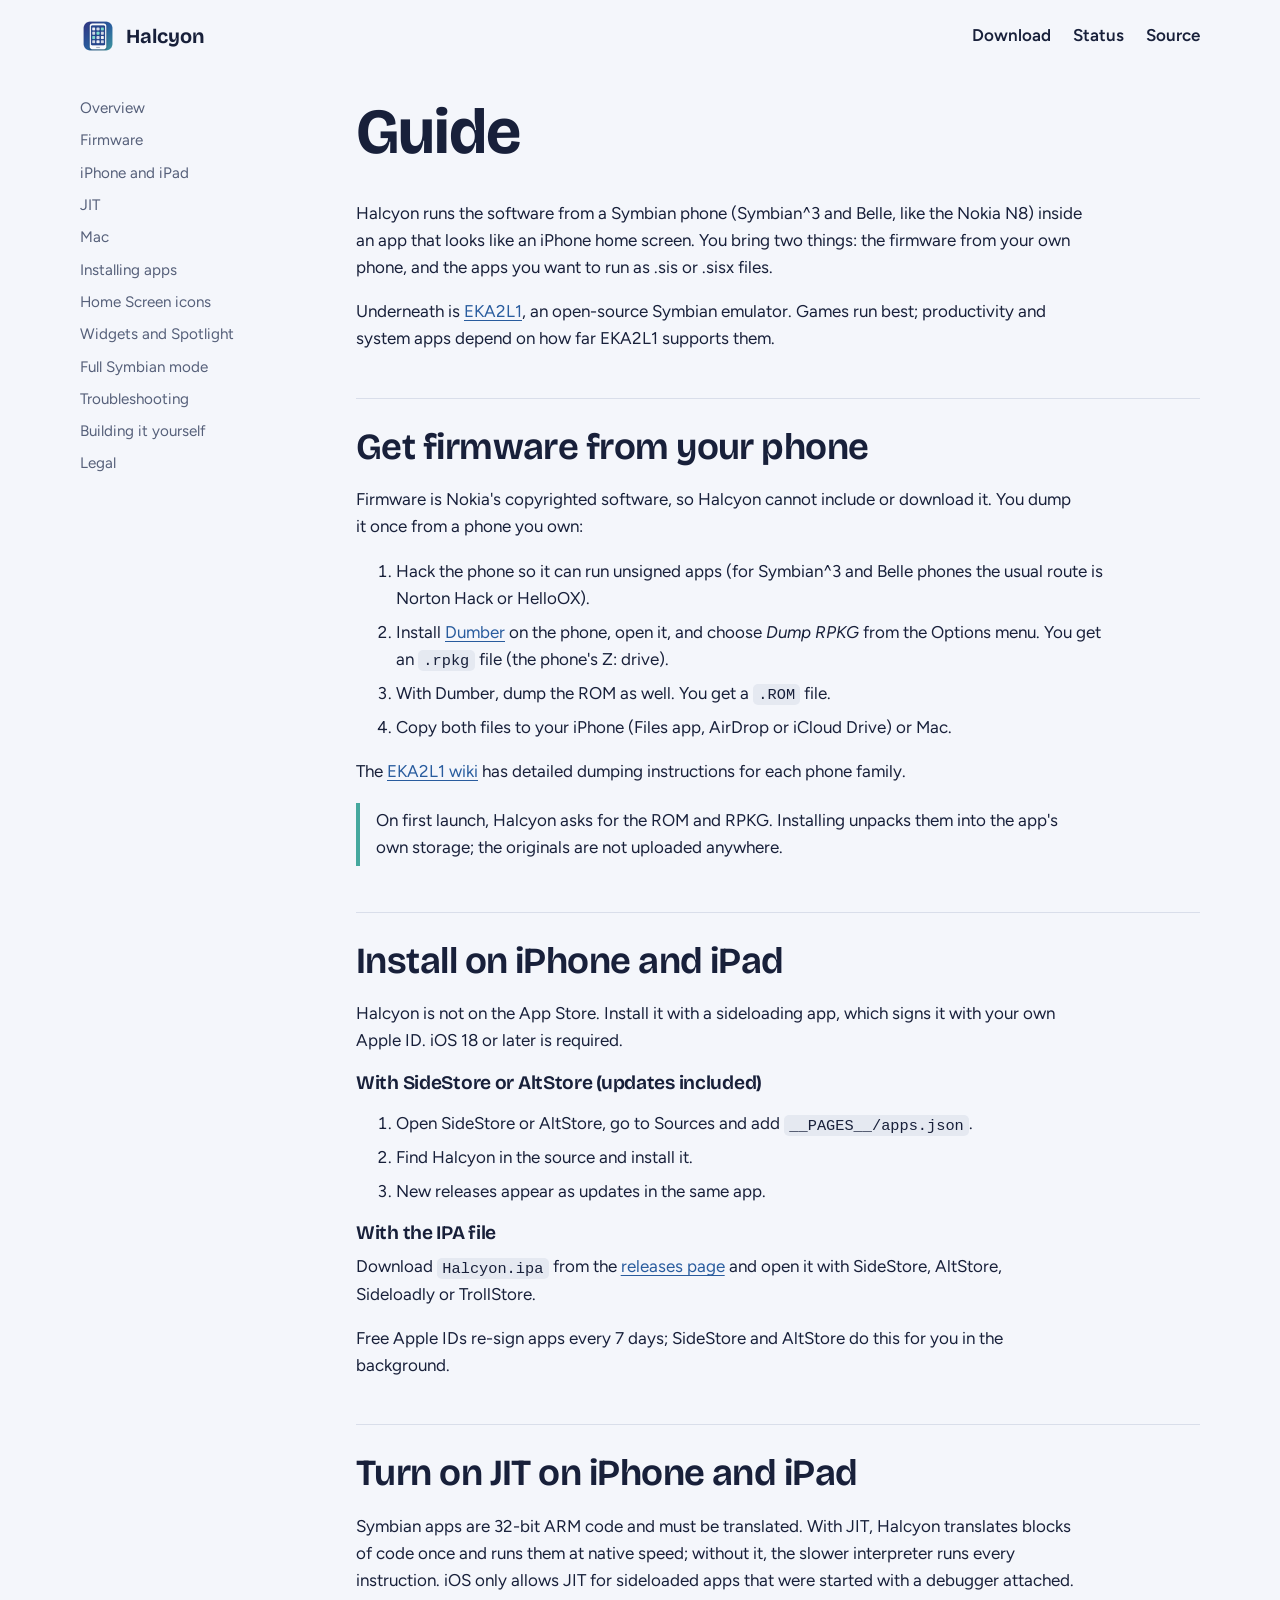
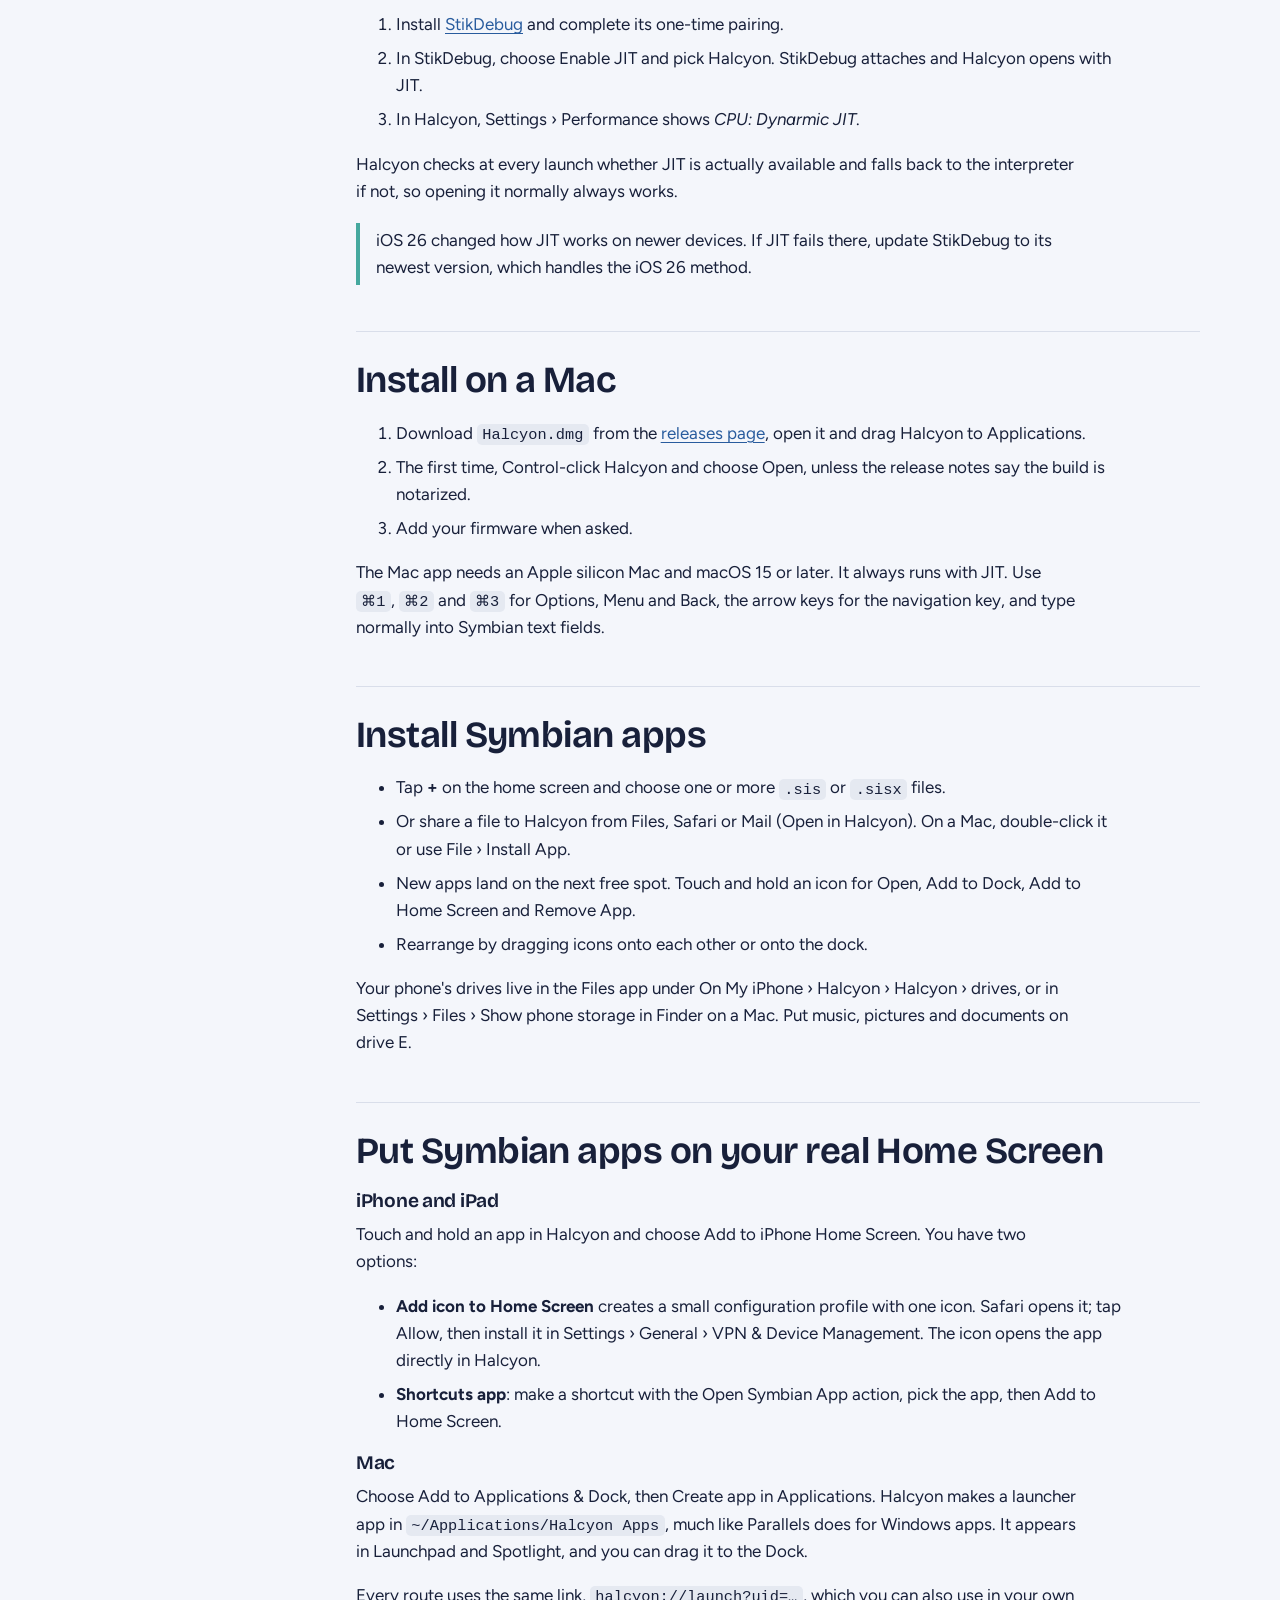
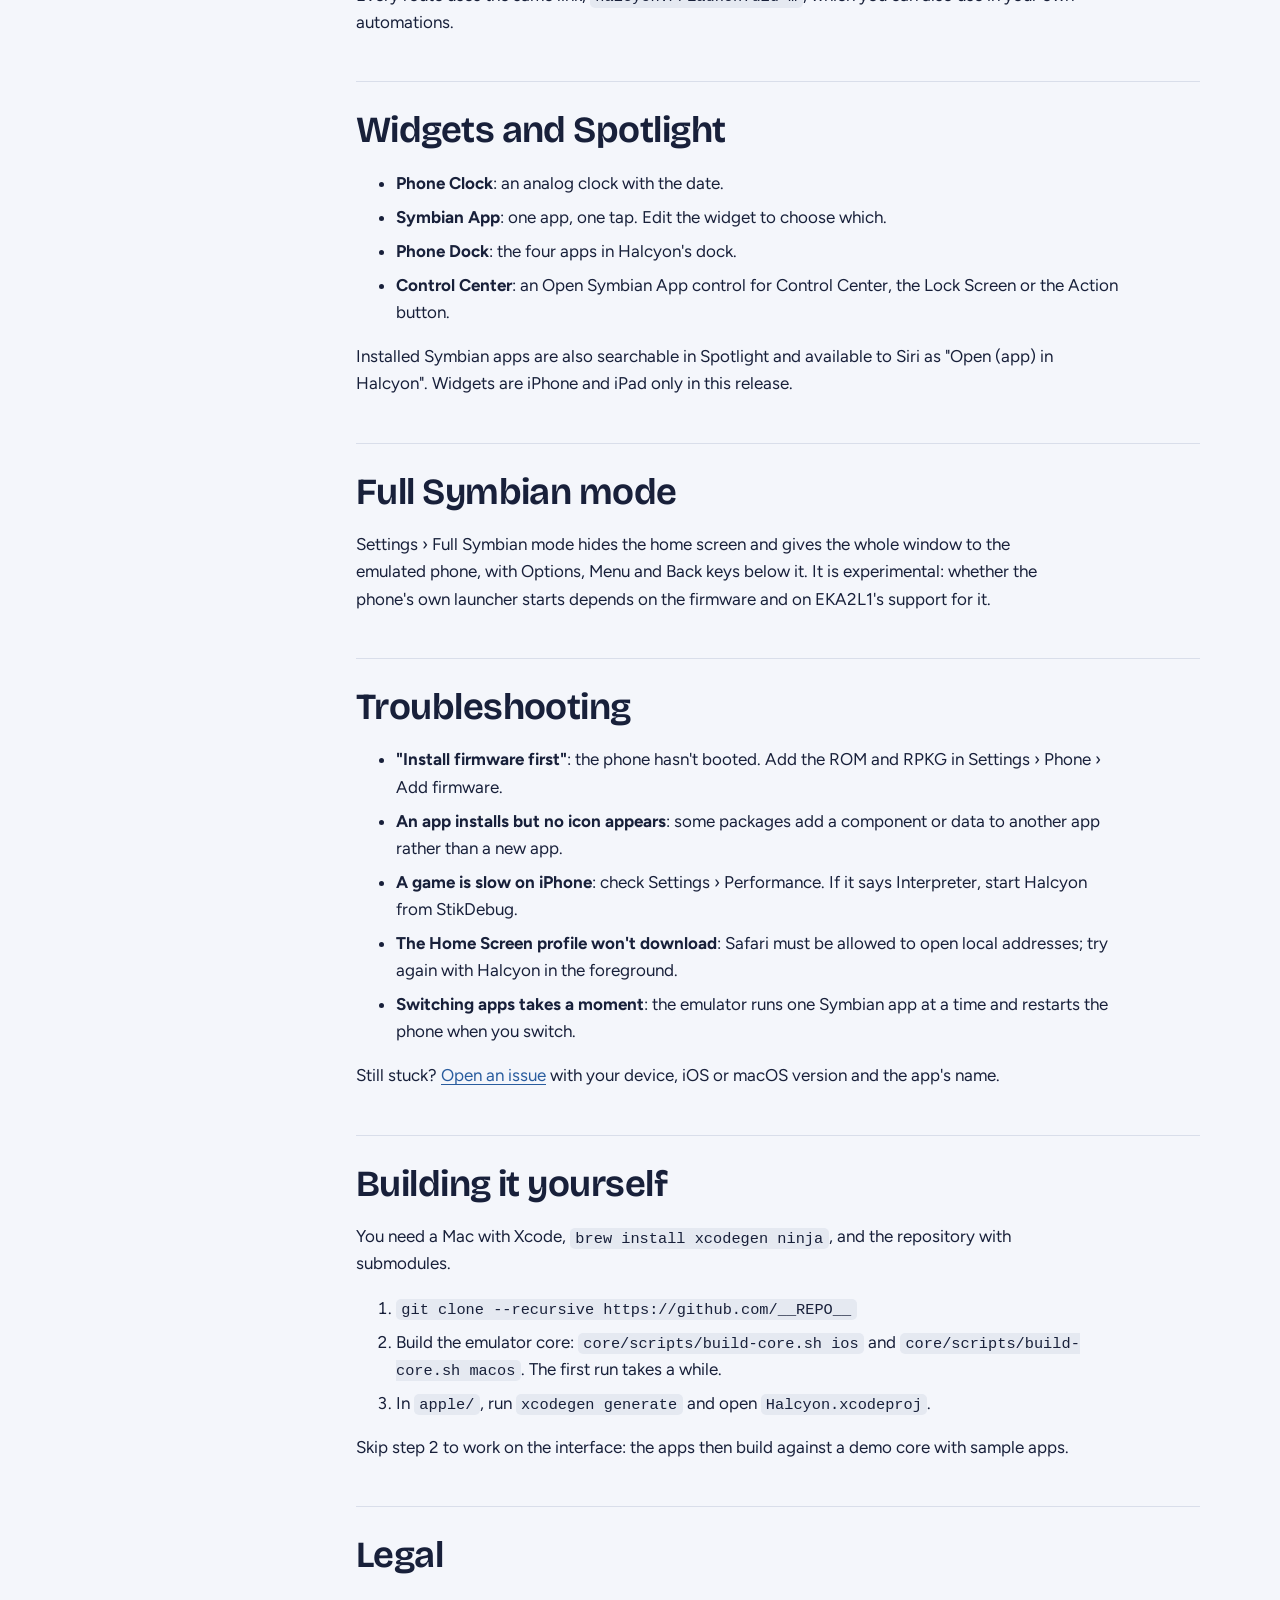
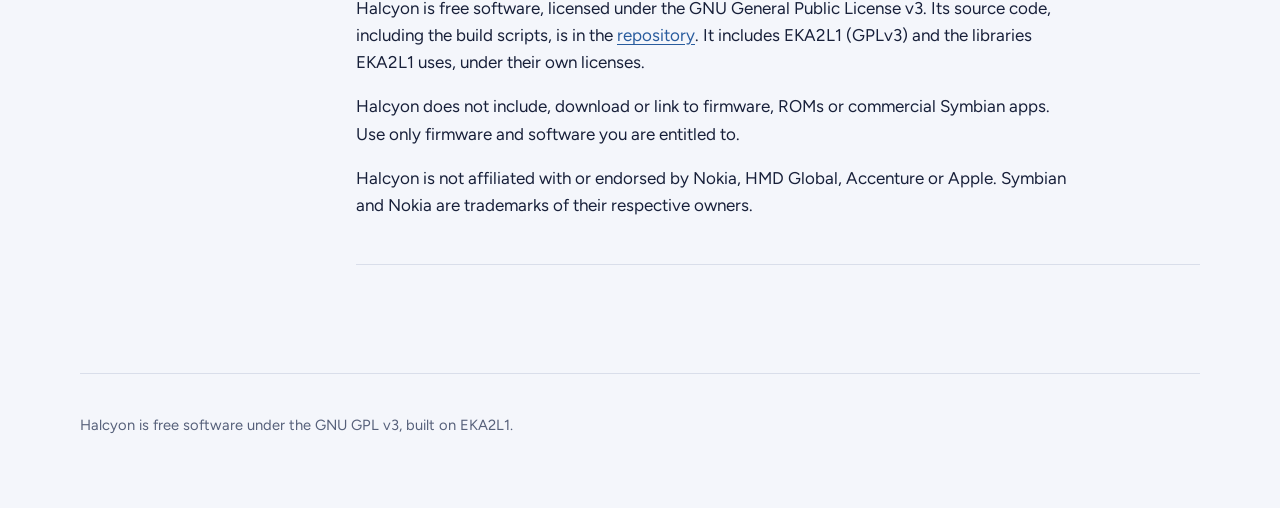
==== site/guide.html @ ec20c29f "Halcyon: Symbian emulator shell for iPhone, iPad and Mac SwiftUI home screen over the EKA2L1 core (i" ====
<!doctype html>
<html lang="en">
<head>
  <meta charset="utf-8">
  <meta name="viewport" content="width=device-width, initial-scale=1">
  <title>Guide · Halcyon</title>
  <meta name="description" content="Set up Halcyon: dump firmware, install on iPhone, iPad and Mac, enable JIT, add Symbian apps to your Home Screen.">
  <meta name="theme-color" content="#332b7a">
  <link rel="icon" href="assets/favicon.png">
  <link rel="preconnect" href="https://fonts.googleapis.com">
  <link rel="preconnect" href="https://fonts.gstatic.com" crossorigin>
  <link href="https://fonts.googleapis.com/css2?family=Bricolage+Grotesque:opsz,wght@12..96,600;12..96,700&family=Figtree:wght@400;500;600;700&display=swap" rel="stylesheet">
  <link rel="stylesheet" href="style.css">
</head>
<body>
  <header class="wrap site-header">
    <a class="brand" href="./"><img src="assets/icon-512.png" alt="">Halcyon</a>
    <nav class="site-nav" aria-label="Main">
      <a href="./#install">Download</a>
      <a href="./#status">Status</a>
      <a href="https://github.com/__REPO__">Source</a>
    </nav>
  </header>

  <main class="wrap guide">
    <nav class="toc" aria-label="Guide sections">
      <ol>
        <li><a href="#start">Overview</a></li>
        <li><a href="#firmware">Firmware</a></li>
        <li><a href="#iphone">iPhone and iPad</a></li>
        <li><a href="#jit">JIT</a></li>
        <li><a href="#mac">Mac</a></li>
        <li><a href="#apps">Installing apps</a></li>
        <li><a href="#shortcuts">Home Screen icons</a></li>
        <li><a href="#widgets">Widgets and Spotlight</a></li>
        <li><a href="#full">Full Symbian mode</a></li>
        <li><a href="#trouble">Troubleshooting</a></li>
        <li><a href="#build">Building it yourself</a></li>
        <li><a href="#legal">Legal</a></li>
      </ol>
    </nav>

    <article>
      <section id="start">
        <h1>Guide</h1>
        <p>Halcyon runs the software from a Symbian phone (Symbian^3 and Belle, like the Nokia N8) inside an app that looks like an iPhone home screen. You bring two things: the firmware from your own phone, and the apps you want to run as .sis or .sisx files.</p>
        <p>Underneath is <a href="https://github.com/EKA2L1/EKA2L1">EKA2L1</a>, an open-source Symbian emulator. Games run best; productivity and system apps depend on how far EKA2L1 supports them.</p>
      </section>

      <section id="firmware">
        <h2>Get firmware from your phone</h2>
        <p>Firmware is Nokia's copyrighted software, so Halcyon cannot include or download it. You dump it once from a phone you own:</p>
        <ol>
          <li>Hack the phone so it can run unsigned apps (for Symbian^3 and Belle phones the usual route is Norton Hack or HelloOX).</li>
          <li>Install <a href="https://github.com/eka2l1/dumber">Dumber</a> on the phone, open it, and choose <em>Dump RPKG</em> from the Options menu. You get an <code>.rpkg</code> file (the phone's Z: drive).</li>
          <li>With Dumber, dump the ROM as well. You get a <code>.ROM</code> file.</li>
          <li>Copy both files to your iPhone (Files app, AirDrop or iCloud Drive) or Mac.</li>
        </ol>
        <p>The <a href="https://eka2l1.miraheze.org/wiki/Main_Page">EKA2L1 wiki</a> has detailed dumping instructions for each phone family.</p>
        <div class="note"><p>On first launch, Halcyon asks for the ROM and RPKG. Installing unpacks them into the app's own storage; the originals are not uploaded anywhere.</p></div>
      </section>

      <section id="iphone">
        <h2>Install on iPhone and iPad</h2>
        <p>Halcyon is not on the App Store. Install it with a sideloading app, which signs it with your own Apple ID. iOS 18 or later is required.</p>
        <h3>With SideStore or AltStore (updates included)</h3>
        <ol>
          <li>Open SideStore or AltStore, go to Sources and add <code>__PAGES__/apps.json</code>.</li>
          <li>Find Halcyon in the source and install it.</li>
          <li>New releases appear as updates in the same app.</li>
        </ol>
        <h3>With the IPA file</h3>
        <p>Download <code>Halcyon.ipa</code> from the <a href="https://github.com/__REPO__/releases">releases page</a> and open it with SideStore, AltStore, Sideloadly or TrollStore.</p>
        <p>Free Apple IDs re-sign apps every 7 days; SideStore and AltStore do this for you in the background.</p>
      </section>

      <section id="jit">
        <h2>Turn on JIT on iPhone and iPad</h2>
        <p>Symbian apps are 32-bit ARM code and must be translated. With JIT, Halcyon translates blocks of code once and runs them at native speed; without it, the slower interpreter runs every instruction. iOS only allows JIT for sideloaded apps that were started with a debugger attached.</p>
        <ol>
          <li>Install <a href="https://github.com/StikDebug/StikDebug">StikDebug</a> and complete its one-time pairing.</li>
          <li>In StikDebug, choose Enable JIT and pick Halcyon. StikDebug attaches and Halcyon opens with JIT.</li>
          <li>In Halcyon, Settings › Performance shows <em>CPU: Dynarmic JIT</em>.</li>
        </ol>
        <p>Halcyon checks at every launch whether JIT is actually available and falls back to the interpreter if not, so opening it normally always works.</p>
        <div class="note"><p>iOS 26 changed how JIT works on newer devices. If JIT fails there, update StikDebug to its newest version, which handles the iOS 26 method.</p></div>
      </section>

      <section id="mac">
        <h2>Install on a Mac</h2>
        <ol>
          <li>Download <code>Halcyon.dmg</code> from the <a href="https://github.com/__REPO__/releases">releases page</a>, open it and drag Halcyon to Applications.</li>
          <li>The first time, Control-click Halcyon and choose Open, unless the release notes say the build is notarized.</li>
          <li>Add your firmware when asked.</li>
        </ol>
        <p>The Mac app needs an Apple silicon Mac and macOS 15 or later. It always runs with JIT. Use <kbd>⌘1</kbd>, <kbd>⌘2</kbd> and <kbd>⌘3</kbd> for Options, Menu and Back, the arrow keys for the navigation key, and type normally into Symbian text fields.</p>
      </section>

      <section id="apps">
        <h2>Install Symbian apps</h2>
        <ul>
          <li>Tap <strong>+</strong> on the home screen and choose one or more <code>.sis</code> or <code>.sisx</code> files.</li>
          <li>Or share a file to Halcyon from Files, Safari or Mail (Open in Halcyon). On a Mac, double-click it or use File › Install App.</li>
          <li>New apps land on the next free spot. Touch and hold an icon for Open, Add to Dock, Add to Home Screen and Remove App.</li>
          <li>Rearrange by dragging icons onto each other or onto the dock.</li>
        </ul>
        <p>Your phone's drives live in the Files app under On My iPhone › Halcyon › Halcyon › drives, or in Settings › Files › Show phone storage in Finder on a Mac. Put music, pictures and documents on drive E.</p>
      </section>

      <section id="shortcuts">
        <h2>Put Symbian apps on your real Home Screen</h2>
        <h3>iPhone and iPad</h3>
        <p>Touch and hold an app in Halcyon and choose Add to iPhone Home Screen. You have two options:</p>
        <ul>
          <li><strong>Add icon to Home Screen</strong> creates a small configuration profile with one icon. Safari opens it; tap Allow, then install it in Settings › General › VPN & Device Management. The icon opens the app directly in Halcyon.</li>
          <li><strong>Shortcuts app</strong>: make a shortcut with the Open Symbian App action, pick the app, then Add to Home Screen.</li>
        </ul>
        <h3>Mac</h3>
        <p>Choose Add to Applications & Dock, then Create app in Applications. Halcyon makes a launcher app in <code>~/Applications/Halcyon Apps</code>, much like Parallels does for Windows apps. It appears in Launchpad and Spotlight, and you can drag it to the Dock.</p>
        <p>Every route uses the same link, <code>halcyon://launch?uid=…</code>, which you can also use in your own automations.</p>
      </section>

      <section id="widgets">
        <h2>Widgets and Spotlight</h2>
        <ul>
          <li><strong>Phone Clock</strong>: an analog clock with the date.</li>
          <li><strong>Symbian App</strong>: one app, one tap. Edit the widget to choose which.</li>
          <li><strong>Phone Dock</strong>: the four apps in Halcyon's dock.</li>
          <li><strong>Control Center</strong>: an Open Symbian App control for Control Center, the Lock Screen or the Action button.</li>
        </ul>
        <p>Installed Symbian apps are also searchable in Spotlight and available to Siri as "Open (app) in Halcyon". Widgets are iPhone and iPad only in this release.</p>
      </section>

      <section id="full">
        <h2>Full Symbian mode</h2>
        <p>Settings › Full Symbian mode hides the home screen and gives the whole window to the emulated phone, with Options, Menu and Back keys below it. It is experimental: whether the phone's own launcher starts depends on the firmware and on EKA2L1's support for it.</p>
      </section>

      <section id="trouble">
        <h2>Troubleshooting</h2>
        <ul>
          <li><strong>"Install firmware first"</strong>: the phone hasn't booted. Add the ROM and RPKG in Settings › Phone › Add firmware.</li>
          <li><strong>An app installs but no icon appears</strong>: some packages add a component or data to another app rather than a new app.</li>
          <li><strong>A game is slow on iPhone</strong>: check Settings › Performance. If it says Interpreter, start Halcyon from StikDebug.</li>
          <li><strong>The Home Screen profile won't download</strong>: Safari must be allowed to open local addresses; try again with Halcyon in the foreground.</li>
          <li><strong>Switching apps takes a moment</strong>: the emulator runs one Symbian app at a time and restarts the phone when you switch.</li>
        </ul>
        <p>Still stuck? <a href="https://github.com/__REPO__/issues">Open an issue</a> with your device, iOS or macOS version and the app's name.</p>
      </section>

      <section id="build">
        <h2>Building it yourself</h2>
        <p>You need a Mac with Xcode, <code>brew install xcodegen ninja</code>, and the repository with submodules.</p>
        <ol>
          <li><code>git clone --recursive https://github.com/__REPO__</code></li>
          <li>Build the emulator core: <code>core/scripts/build-core.sh ios</code> and <code>core/scripts/build-core.sh macos</code>. The first run takes a while.</li>
          <li>In <code>apple/</code>, run <code>xcodegen generate</code> and open <code>Halcyon.xcodeproj</code>.</li>
        </ol>
        <p>Skip step 2 to work on the interface: the apps then build against a demo core with sample apps.</p>
      </section>

      <section id="legal">
        <h2>Legal</h2>
        <p>Halcyon is free software, licensed under the GNU General Public License v3. Its source code, including the build scripts, is in the <a href="https://github.com/__REPO__">repository</a>. It includes EKA2L1 (GPLv3) and the libraries EKA2L1 uses, under their own licenses.</p>
        <p>Halcyon does not include, download or link to firmware, ROMs or commercial Symbian apps. Use only firmware and software you are entitled to.</p>
        <p>Halcyon is not affiliated with or endorsed by Nokia, HMD Global, Accenture or Apple. Symbian and Nokia are trademarks of their respective owners.</p>
      </section>
    </article>
  </main>

  <footer class="wrap site-footer">
    <p>Halcyon is free software under the GNU GPL v3, built on EKA2L1.</p>
  </footer>
</body>
</html>
---- site/style.css ----
/* Halcyon website. Palette taken from the app's wallpaper and icon. */
:root {
  --indigo: #332b7a;
  --cobalt: #295c9e;
  --teal: #45a89e;
  --teal-deep: #2d7f77;
  --paper: #f4f6fb;
  --ink: #18203a;
  --muted: #56607a;
  --line: #d9deea;
  --tile: #ffffff;
  --radius-s: 10px;
  --radius-m: 18px;
  --wallpaper: linear-gradient(135deg, #332b7a 0%, #295c9e 52%, #45a89e 100%);
  --measure: 66ch;
  --display: "Bricolage Grotesque", "Avenir Next", system-ui, sans-serif;
  --body: "Figtree", system-ui, -apple-system, "Segoe UI", sans-serif;
  color-scheme: light;
}

@media (prefers-color-scheme: dark) {
  :root {
    --paper: #12172b;
    --ink: #e8ecf7;
    --muted: #a3acc4;
    --line: #2b3352;
    --tile: #f7f8fc;
    color-scheme: dark;
  }
}

* { box-sizing: border-box; }

html { scroll-behavior: smooth; }
@media (prefers-reduced-motion: reduce) {
  html { scroll-behavior: auto; }
  *, *::before, *::after { animation: none !important; transition: none !important; }
}

body {
  margin: 0;
  background: var(--paper);
  color: var(--ink);
  font: 400 1.0625rem/1.6 var(--body);
  -webkit-font-smoothing: antialiased;
}

a { color: var(--cobalt); text-underline-offset: 0.18em; }
@media (prefers-color-scheme: dark) { a { color: #8fb3ff; } }
a:focus-visible, button:focus-visible, summary:focus-visible {
  outline: 3px solid var(--teal);
  outline-offset: 3px;
  border-radius: 6px;
}

h1, h2, h3 {
  font-family: var(--display);
  line-height: 1.12;
  letter-spacing: -0.015em;
  margin: 0 0 0.5em;
}
h1 { font-size: clamp(2.4rem, 5.2vw, 4rem); font-weight: 700; }
h2 { font-size: clamp(1.7rem, 3vw, 2.3rem); font-weight: 650; }
h3 { font-size: 1.2rem; font-weight: 650; }
p { margin: 0 0 1em; max-width: var(--measure); }

.wrap { width: min(1120px, 100% - 40px); margin-inline: auto; }

/* ---- Header ---------------------------------------------------------- */
.site-header {
  display: flex;
  align-items: center;
  justify-content: space-between;
  padding-block: 18px;
}
.brand {
  display: flex;
  align-items: center;
  gap: 10px;
  font: 700 1.25rem/1 var(--display);
  color: inherit;
  text-decoration: none;
}
.brand img { width: 36px; height: 36px; }
.site-nav { display: flex; gap: 22px; font-weight: 600; }
.site-nav a { color: inherit; text-decoration: none; }
.site-nav a:hover { text-decoration: underline; }

/* ---- Hero ------------------------------------------------------------ */
.hero {
  display: grid;
  grid-template-columns: minmax(0, 1.1fr) minmax(300px, 380px);
  gap: clamp(32px, 6vw, 88px);
  align-items: center;
  padding-block: clamp(24px, 6vw, 72px) clamp(48px, 8vw, 96px);
}
.hero p.lede { font-size: 1.22rem; color: var(--muted); max-width: 34em; }

.downloads { display: flex; flex-wrap: wrap; gap: 12px; margin: 28px 0 14px; }
.button {
  display: inline-flex;
  align-items: center;
  gap: 10px;
  padding: 13px 20px;
  border-radius: 999px;
  font-weight: 650;
  text-decoration: none;
  border: 2px solid transparent;
}
.button svg { width: 20px; height: 20px; flex: none; }
.button.primary { background: var(--indigo); color: #fff; }
.button.primary:hover { background: #3f369a; }
.button.secondary { border-color: var(--line); color: var(--ink); background: transparent; }
.button.secondary:hover { border-color: var(--cobalt); }
.release-line { font-size: 0.95rem; color: var(--muted); }

/* ---- The phone ------------------------------------------------------- */
.phone {
  justify-self: center;
  width: min(100%, 360px);
  aspect-ratio: 9 / 19;
  border-radius: 54px;
  padding: 12px;
  background: #0d0f16;
  box-shadow: 0 0 0 2px #3a3f4f, 0 30px 60px -20px rgba(24, 32, 58, 0.55);
  position: relative;
}
.screen {
  position: relative;
  height: 100%;
  border-radius: 43px;
  overflow: hidden;
  background: var(--wallpaper);
  color: #fff;
  display: flex;
  flex-direction: column;
}
.island {
  position: absolute;
  top: 11px;
  left: 50%;
  width: 34%;
  height: 28px;
  transform: translateX(-50%);
  background: #000;
  border-radius: 20px;
  z-index: 3;
}
.status {
  display: flex;
  justify-content: space-between;
  padding: 14px 28px 0;
  font: 600 0.92rem/1 var(--body);
}
.status .clock { min-width: 3em; }
.status .icons { display: flex; gap: 6px; align-items: center; }
.status svg { width: 18px; height: 12px; }

.home-top {
  display: flex;
  justify-content: space-between;
  padding: 26px 18px 10px;
}
.round {
  width: 42px;
  height: 42px;
  border-radius: 50%;
  border: 1px solid rgba(255, 255, 255, 0.3);
  display: grid;
  place-items: center;
  color: #fff;
  cursor: pointer;
  font: inherit;
}
.round svg { width: 20px; height: 20px; }
.round.plus { background: rgba(70, 86, 200, 0.85); }
.round.more { background: rgba(52, 140, 178, 0.85); }

.grid {
  display: grid;
  grid-template-columns: repeat(4, 1fr);
  gap: 18px 6px;
  padding: 8px 12px;
  list-style: none;
  margin: 0;
}
.app {
  display: flex;
  flex-direction: column;
  align-items: center;
  gap: 6px;
  color: #fff;
  text-decoration: none;
  font-size: 0.72rem;
  font-weight: 600;
  text-shadow: 0 1px 2px rgba(0, 0, 0, 0.4);
  border-radius: 14px;
}
.app .tile {
  width: 56px;
  height: 56px;
  border-radius: 14px;
  background: linear-gradient(#fff, #e6e8ee);
  box-shadow: 0 2px 4px rgba(0, 0, 0, 0.25);
  display: grid;
  place-items: center;
  transition: transform 0.15s ease;
}
.app:hover .tile, .app:focus-visible .tile { transform: scale(1.06); }
.app:active .tile { transform: scale(0.94); }
.app .tile svg { width: 32px; height: 32px; }

.dock {
  margin: auto 12px 14px;
  padding: 12px 8px;
  border-radius: 30px;
  background: rgba(255, 255, 255, 0.2);
  border: 1px solid rgba(255, 255, 255, 0.22);
  backdrop-filter: blur(16px);
  -webkit-backdrop-filter: blur(16px);
  display: grid;
  grid-template-columns: repeat(4, 1fr);
}
.dock .app span.name {
  position: absolute;
  width: 1px; height: 1px; overflow: hidden; clip: rect(0 0 0 0);
}

.sheet {
  position: absolute;
  inset: auto 10px 10px;
  border-radius: 28px;
  background: rgba(250, 251, 255, 0.97);
  color: var(--ink);
  padding: 20px 20px 18px;
  transform: translateY(115%);
  transition: transform 0.32s cubic-bezier(0.2, 0.9, 0.3, 1);
  z-index: 4;
  box-shadow: 0 -10px 30px rgba(0, 0, 0, 0.25);
}
.sheet[data-open="true"] { transform: translateY(0); }
.sheet h3 { margin-bottom: 0.3em; }
.sheet p { font-size: 0.92rem; color: #45506a; margin-bottom: 0.8em; }
.sheet .close {
  border: 0;
  background: var(--indigo);
  color: #fff;
  font: 600 0.92rem var(--body);
  padding: 9px 16px;
  border-radius: 999px;
  cursor: pointer;
}

/* ---- Sections --------------------------------------------------------- */
.section { padding-block: clamp(56px, 8vw, 96px); border-top: 1px solid var(--line); }
.section > .wrap > p.intro { color: var(--muted); font-size: 1.12rem; }

.features {
  display: grid;
  grid-template-columns: repeat(auto-fit, minmax(260px, 1fr));
  gap: 34px 48px;
  margin: 36px 0 0;
}
.feature h3 { display: flex; align-items: center; gap: 12px; }
.feature h3 svg {
  width: 36px; height: 36px; padding: 6px;
  border-radius: 10px;
  background: var(--tile);
  box-shadow: inset 0 0 0 1px var(--line);
  flex: none;
}
.feature p { color: var(--muted); margin: 0; }

.steps { counter-reset: step; list-style: none; padding: 0; margin: 32px 0 0; display: grid; gap: 26px; }
.steps li {
  counter-increment: step;
  display: grid;
  grid-template-columns: 52px 1fr;
  gap: 18px;
  align-items: start;
}
.steps li::before {
  content: counter(step);
  width: 44px;
  height: 44px;
  border-radius: 14px;
  display: grid;
  place-items: center;
  font: 700 1.2rem var(--display);
  color: #fff;
  background: var(--wallpaper);
}
.steps h3 { margin-bottom: 0.2em; }
.steps p { margin: 0; color: var(--muted); }

table.status-table { width: 100%; border-collapse: collapse; margin-top: 28px; font-size: 0.98rem; }
.status-table th, .status-table td { text-align: left; padding: 12px 14px 12px 0; border-bottom: 1px solid var(--line); vertical-align: top; }
.status-table th { font-family: var(--display); font-weight: 650; }
.state { font-weight: 650; white-space: nowrap; }
.state.yes { color: var(--teal-deep); }
.state.partial { color: #a06a00; }
.state.no { color: #b23a48; }
@media (prefers-color-scheme: dark) {
  .state.yes { color: #6fd3c7; }
  .state.partial { color: #f0b74f; }
  .state.no { color: #ff8796; }
}

.site-footer { padding-block: 40px 56px; color: var(--muted); font-size: 0.92rem; border-top: 1px solid var(--line); }
.site-footer p { max-width: 80ch; }

/* ---- Guide ------------------------------------------------------------ */
.guide { display: grid; grid-template-columns: 220px minmax(0, 1fr); gap: 56px; padding-block: 24px 80px; }
.toc { position: sticky; top: 24px; align-self: start; font-size: 0.95rem; }
.toc ol { list-style: none; padding: 0; margin: 0; display: grid; gap: 8px; }
.toc a { color: var(--muted); text-decoration: none; }
.toc a:hover { color: var(--ink); text-decoration: underline; }
.guide article section { padding-bottom: 28px; margin-bottom: 28px; border-bottom: 1px solid var(--line); scroll-margin-top: 24px; }
.guide article li { margin-bottom: 0.4em; max-width: var(--measure); }
.guide code, .guide kbd {
  font: 0.9em ui-monospace, "SF Mono", Menlo, monospace;
  background: color-mix(in srgb, var(--line) 55%, transparent);
  padding: 0.1em 0.35em;
  border-radius: 5px;
}
.note {
  border-left: 4px solid var(--teal);
  padding: 4px 0 4px 16px;
  margin: 18px 0;
  max-width: var(--measure);
}
.note p { margin: 0; }

/* ---- Small screens ---------------------------------------------------- */
@media (max-width: 860px) {
  .hero { grid-template-columns: 1fr; }
  .phone { width: min(100%, 330px); }
  .guide { grid-template-columns: 1fr; gap: 24px; }
  .toc { position: static; }
  .toc ol { grid-template-columns: repeat(2, minmax(0, 1fr)); }
}
@media (max-width: 520px) {
  .site-nav { gap: 14px; font-size: 0.95rem; }
  .downloads .button { width: 100%; justify-content: center; }
  .status-table th:nth-child(3), .status-table td:nth-child(3) { display: none; }
}
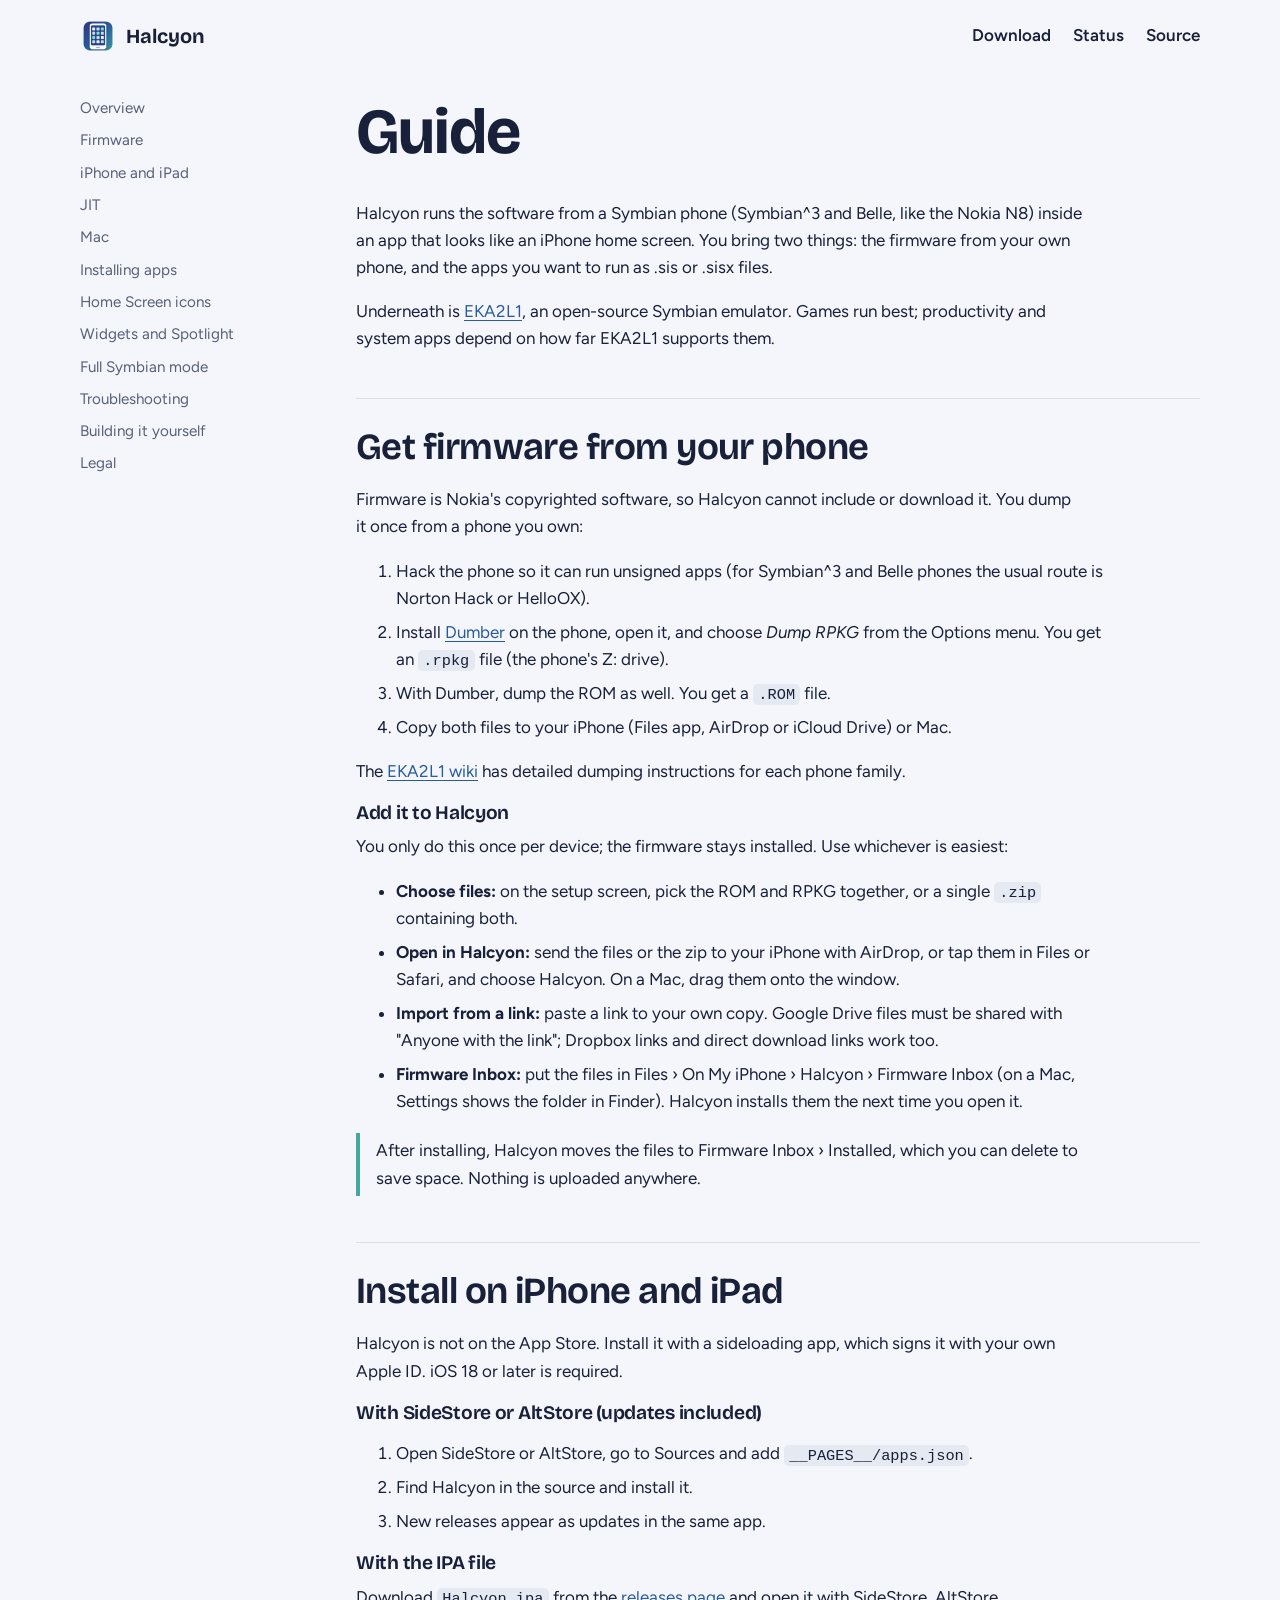
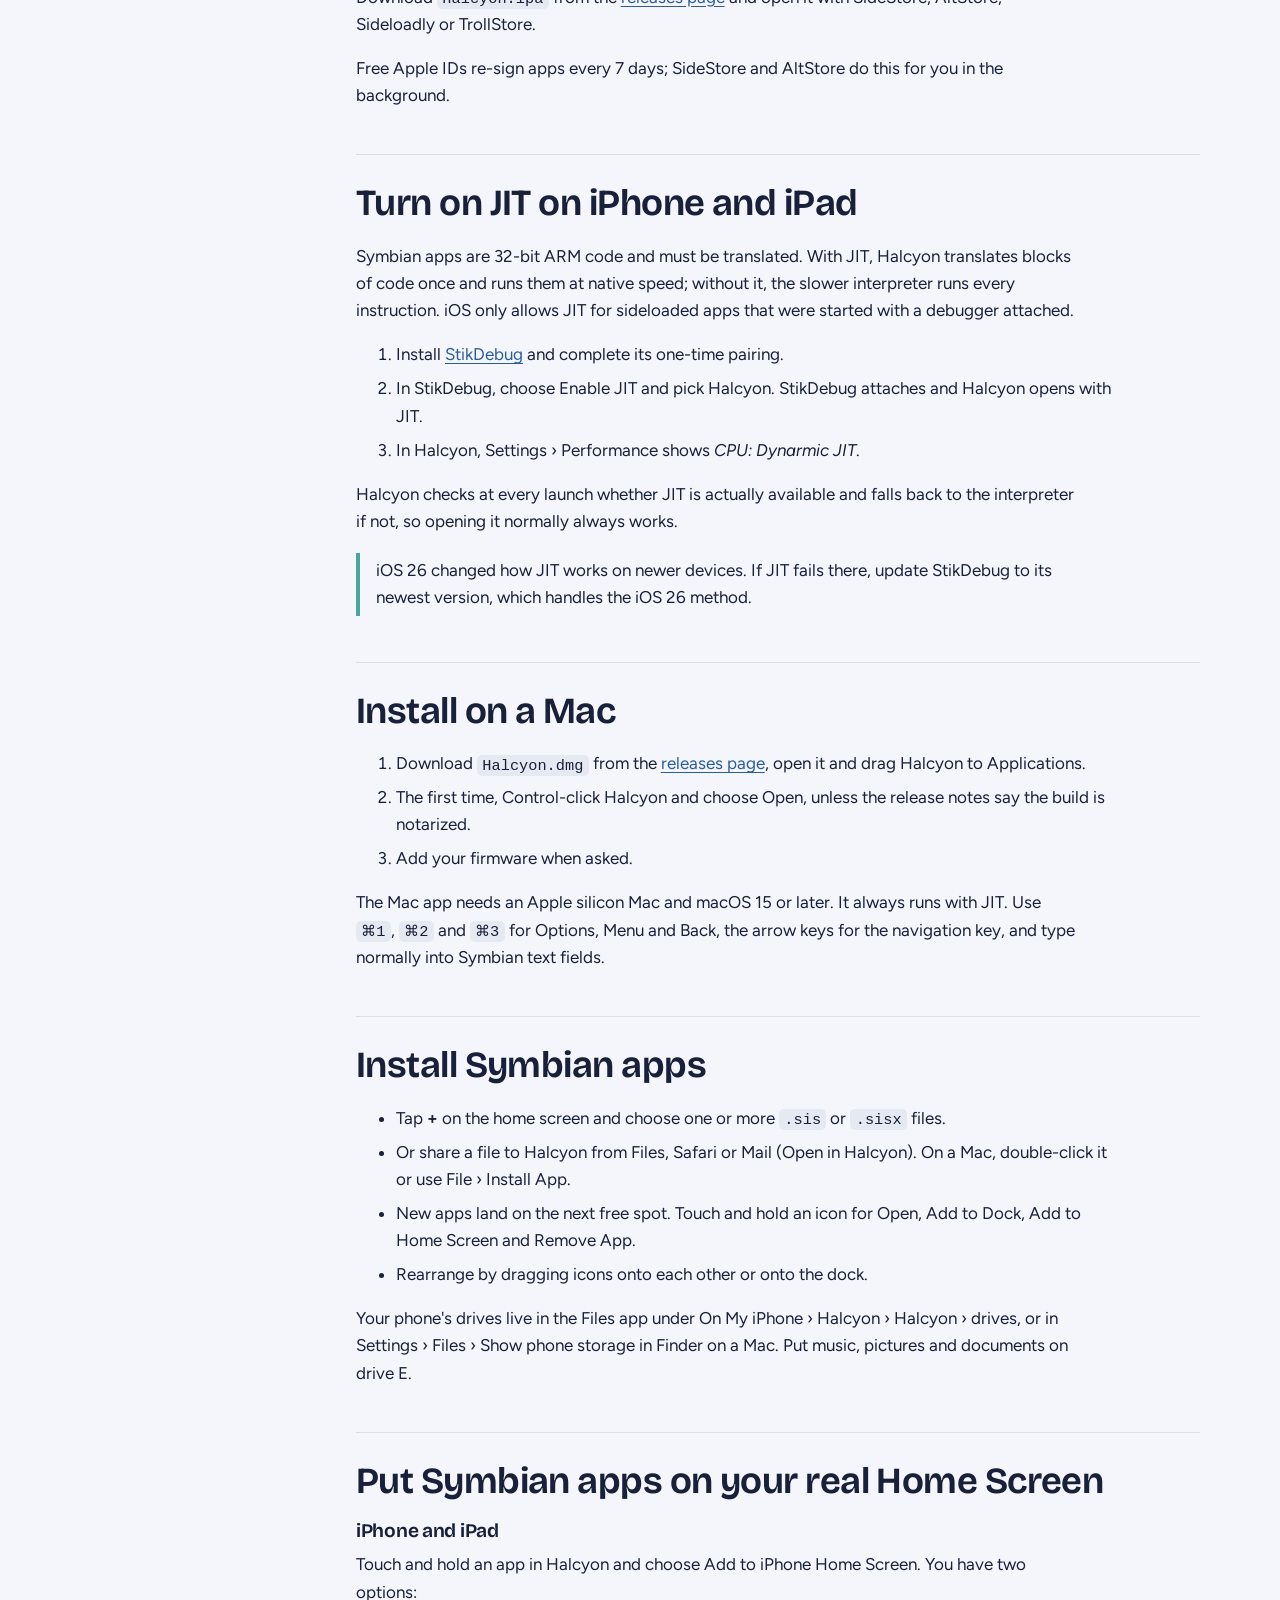
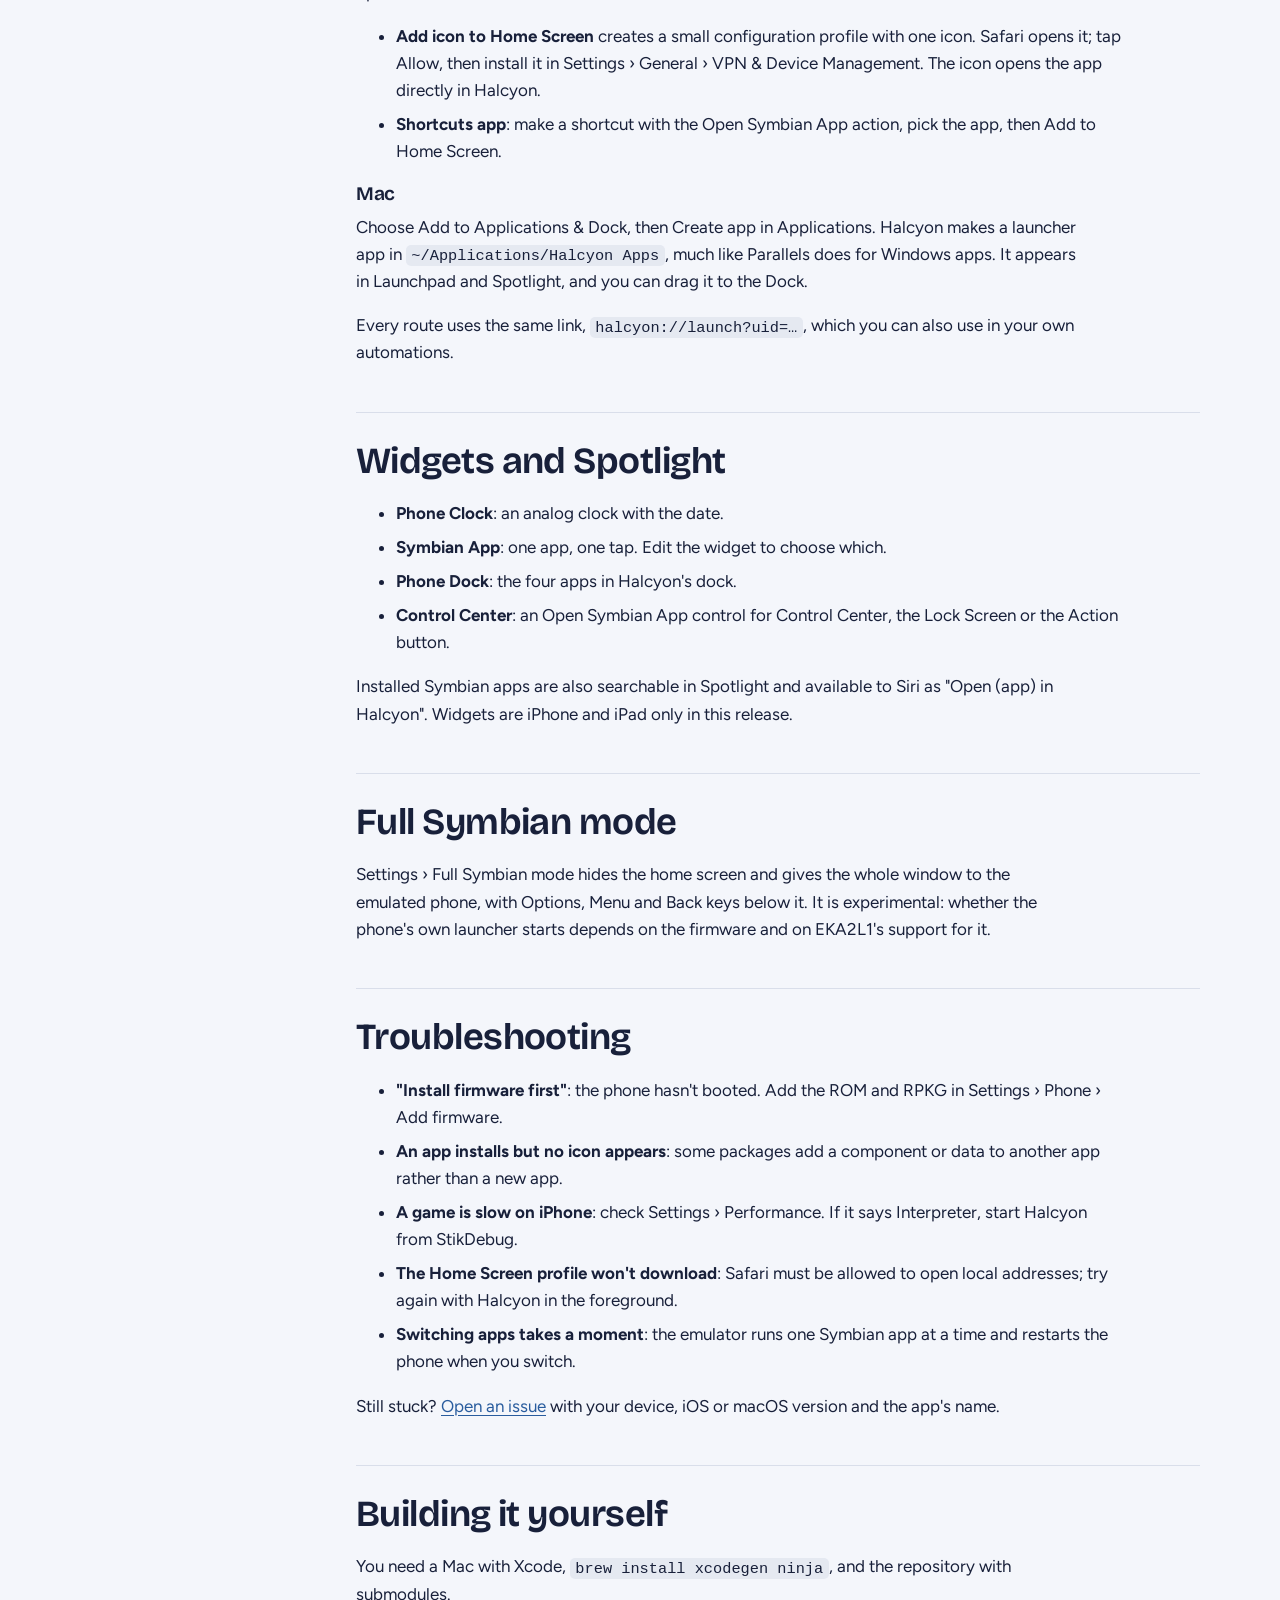
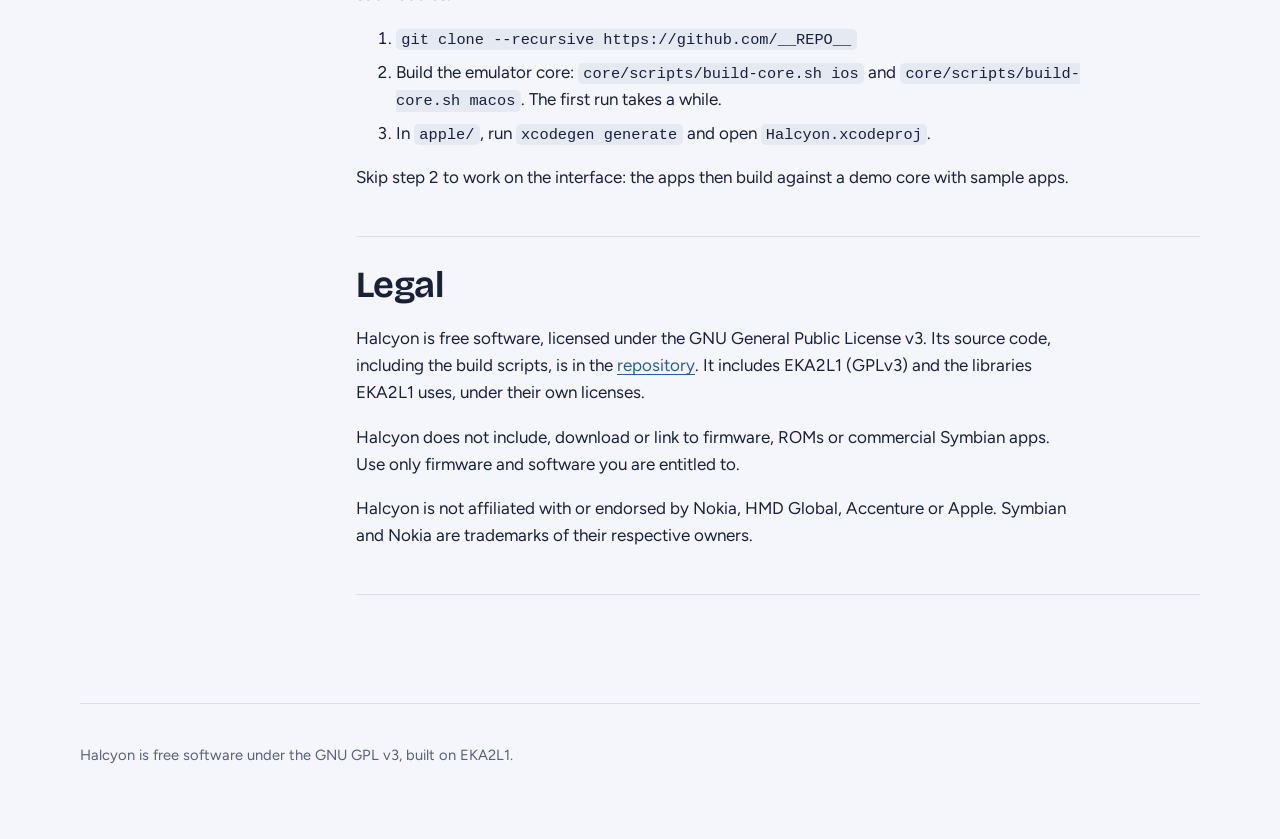
==== commit 63fabbf3: "Easier firmware setup: zip import, Firmware Inbox, import from a link - Choose ROM + RPKG together o" ====
--- a/site/guide.html
+++ b/site/guide.html
@@ -57,7 +57,15 @@
           <li>Copy both files to your iPhone (Files app, AirDrop or iCloud Drive) or Mac.</li>
         </ol>
         <p>The <a href="https://eka2l1.miraheze.org/wiki/Main_Page">EKA2L1 wiki</a> has detailed dumping instructions for each phone family.</p>
-        <div class="note"><p>On first launch, Halcyon asks for the ROM and RPKG. Installing unpacks them into the app's own storage; the originals are not uploaded anywhere.</p></div>
+        <h3>Add it to Halcyon</h3>
+        <p>You only do this once per device; the firmware stays installed. Use whichever is easiest:</p>
+        <ul>
+          <li><strong>Choose files:</strong> on the setup screen, pick the ROM and RPKG together, or a single <code>.zip</code> containing both.</li>
+          <li><strong>Open in Halcyon:</strong> send the files or the zip to your iPhone with AirDrop, or tap them in Files or Safari, and choose Halcyon. On a Mac, drag them onto the window.</li>
+          <li><strong>Import from a link:</strong> paste a link to your own copy. Google Drive files must be shared with "Anyone with the link"; Dropbox links and direct download links work too.</li>
+          <li><strong>Firmware Inbox:</strong> put the files in Files › On My iPhone › Halcyon › Firmware Inbox (on a Mac, Settings shows the folder in Finder). Halcyon installs them the next time you open it.</li>
+        </ul>
+        <div class="note"><p>After installing, Halcyon moves the files to Firmware Inbox › Installed, which you can delete to save space. Nothing is uploaded anywhere.</p></div>
       </section>
 
       <section id="iphone">
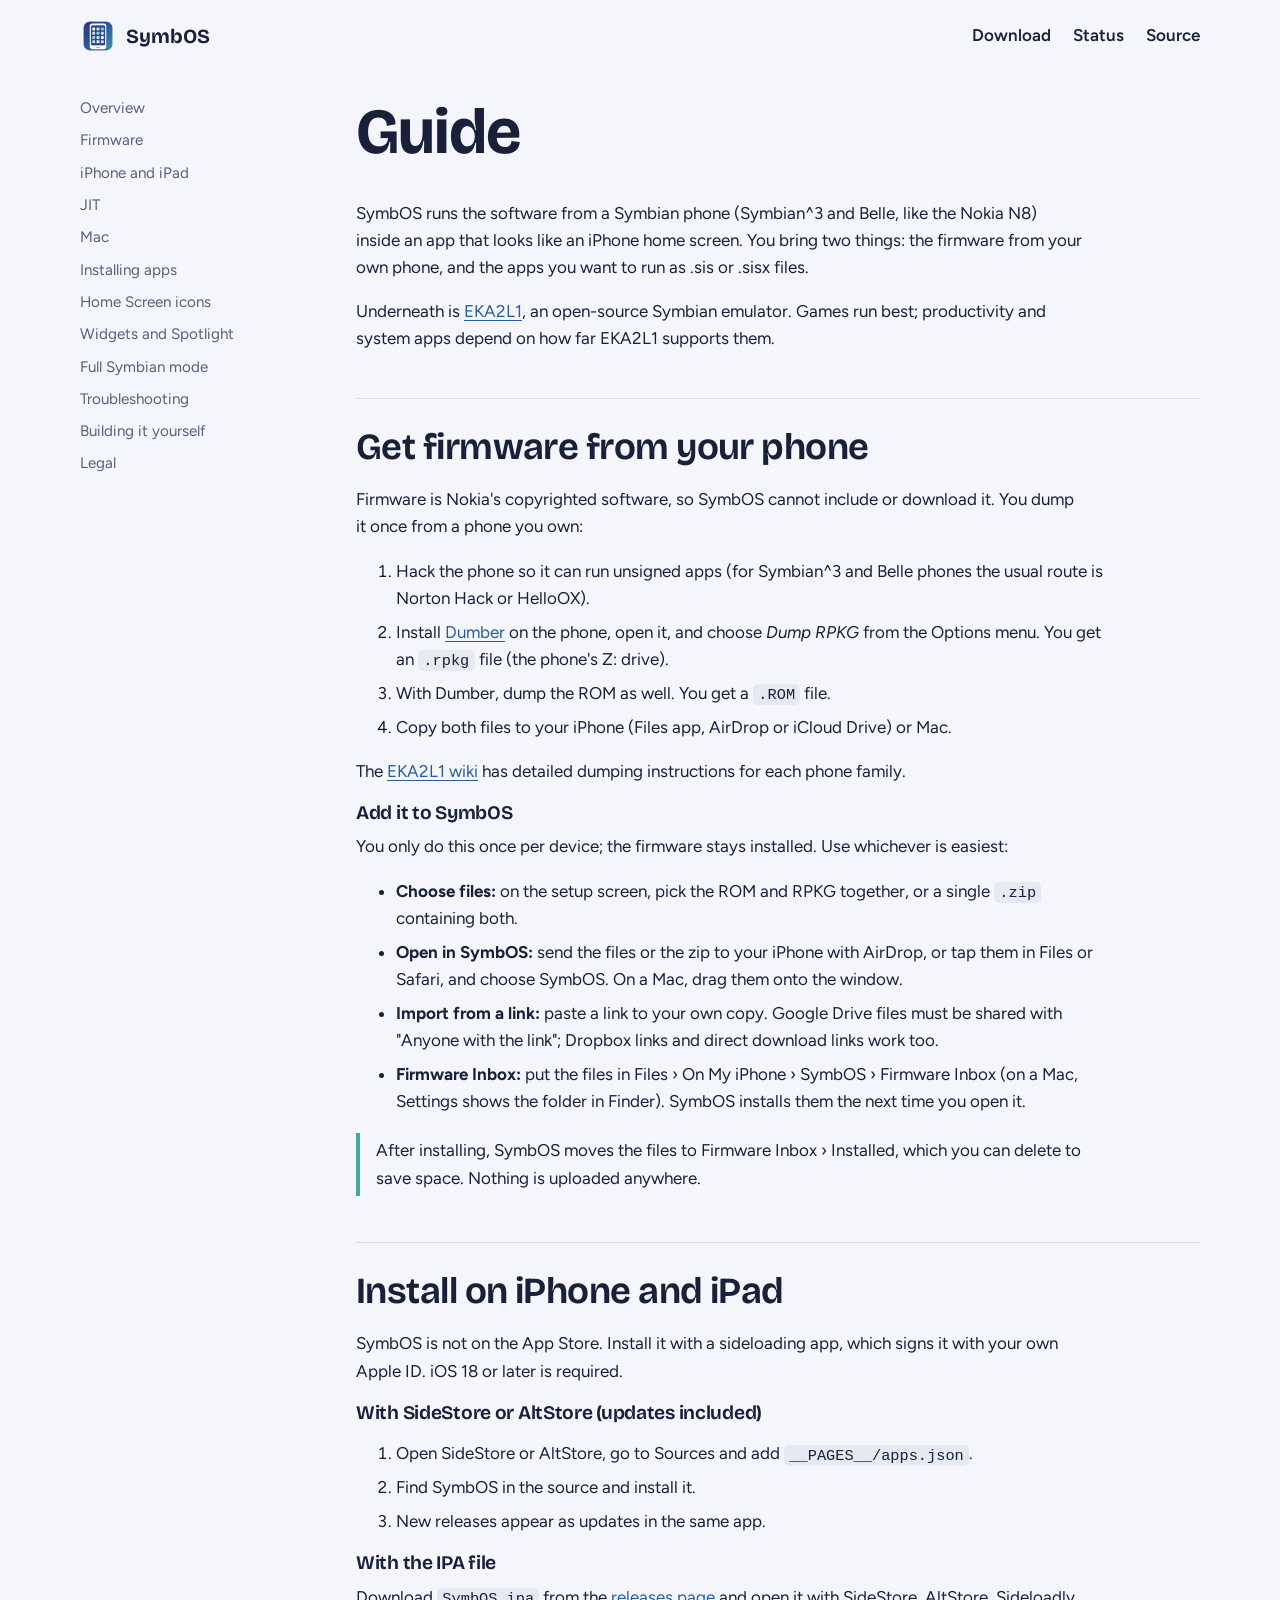
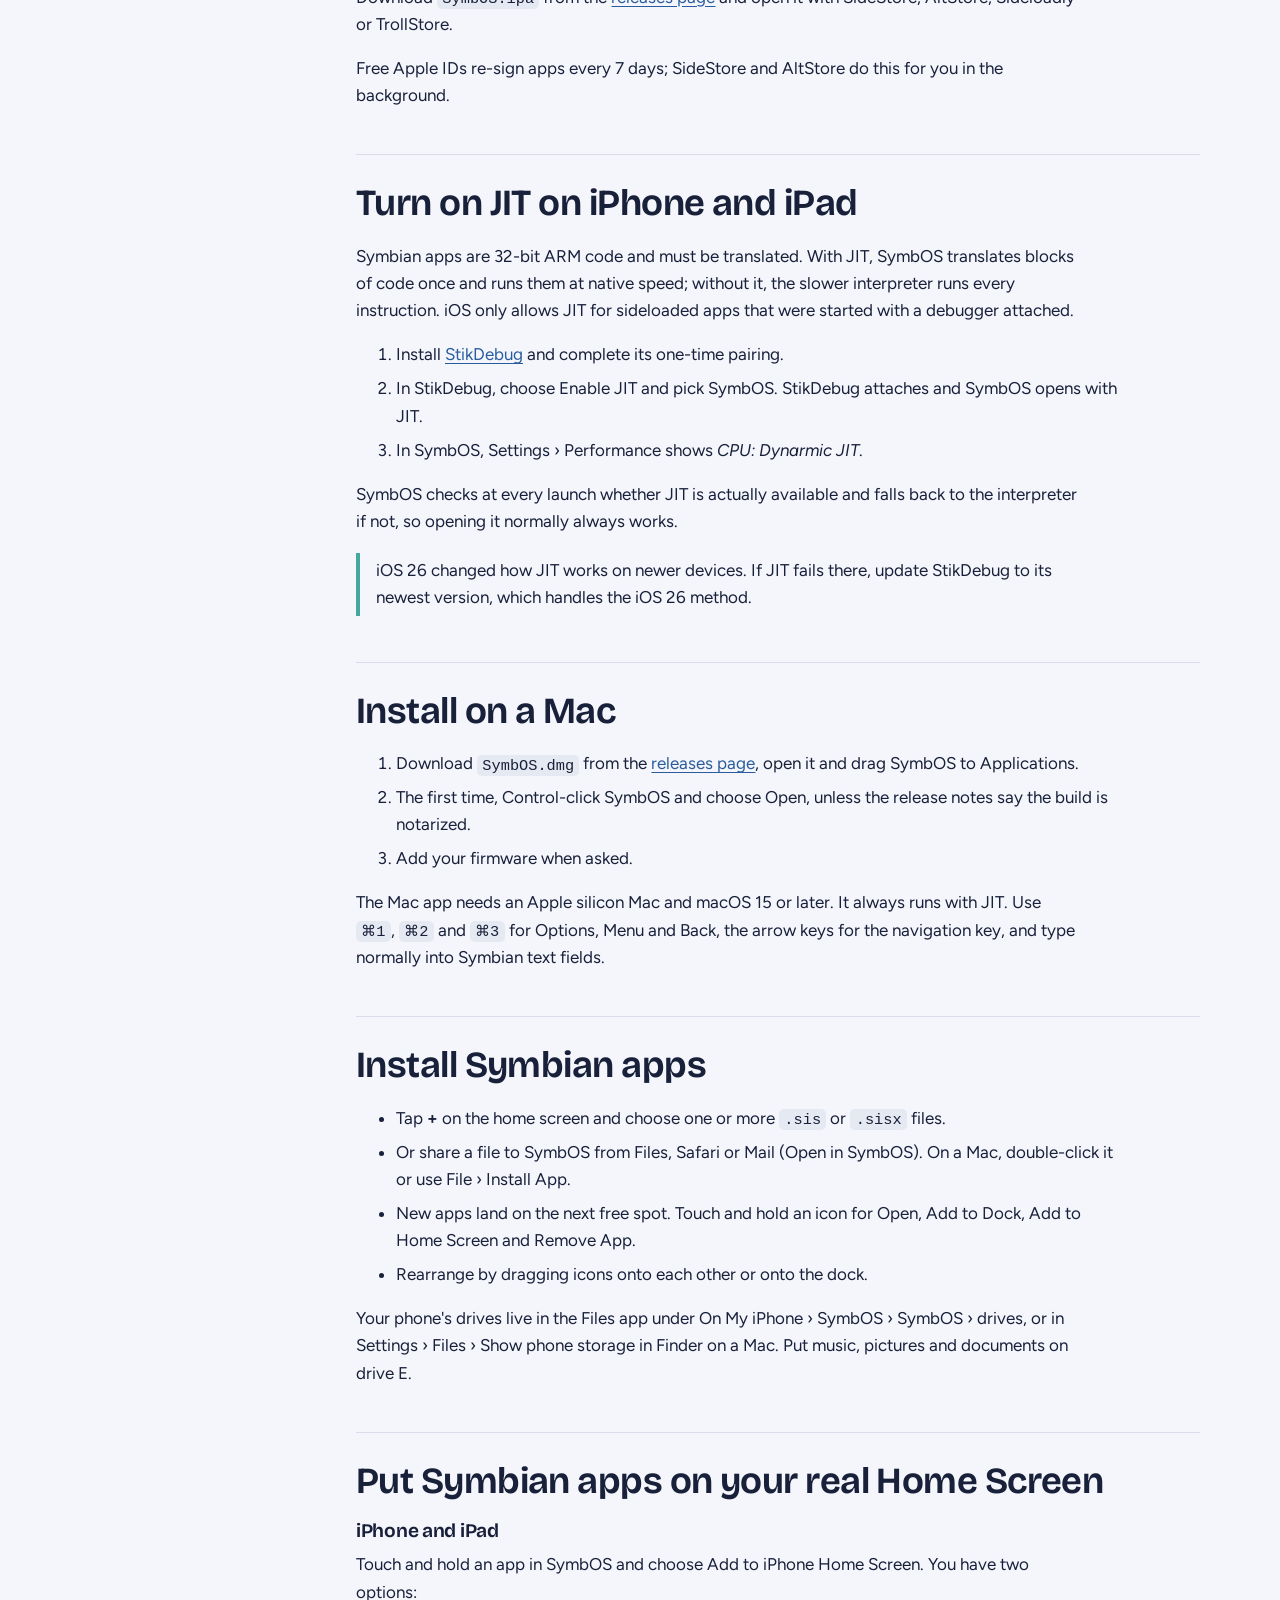
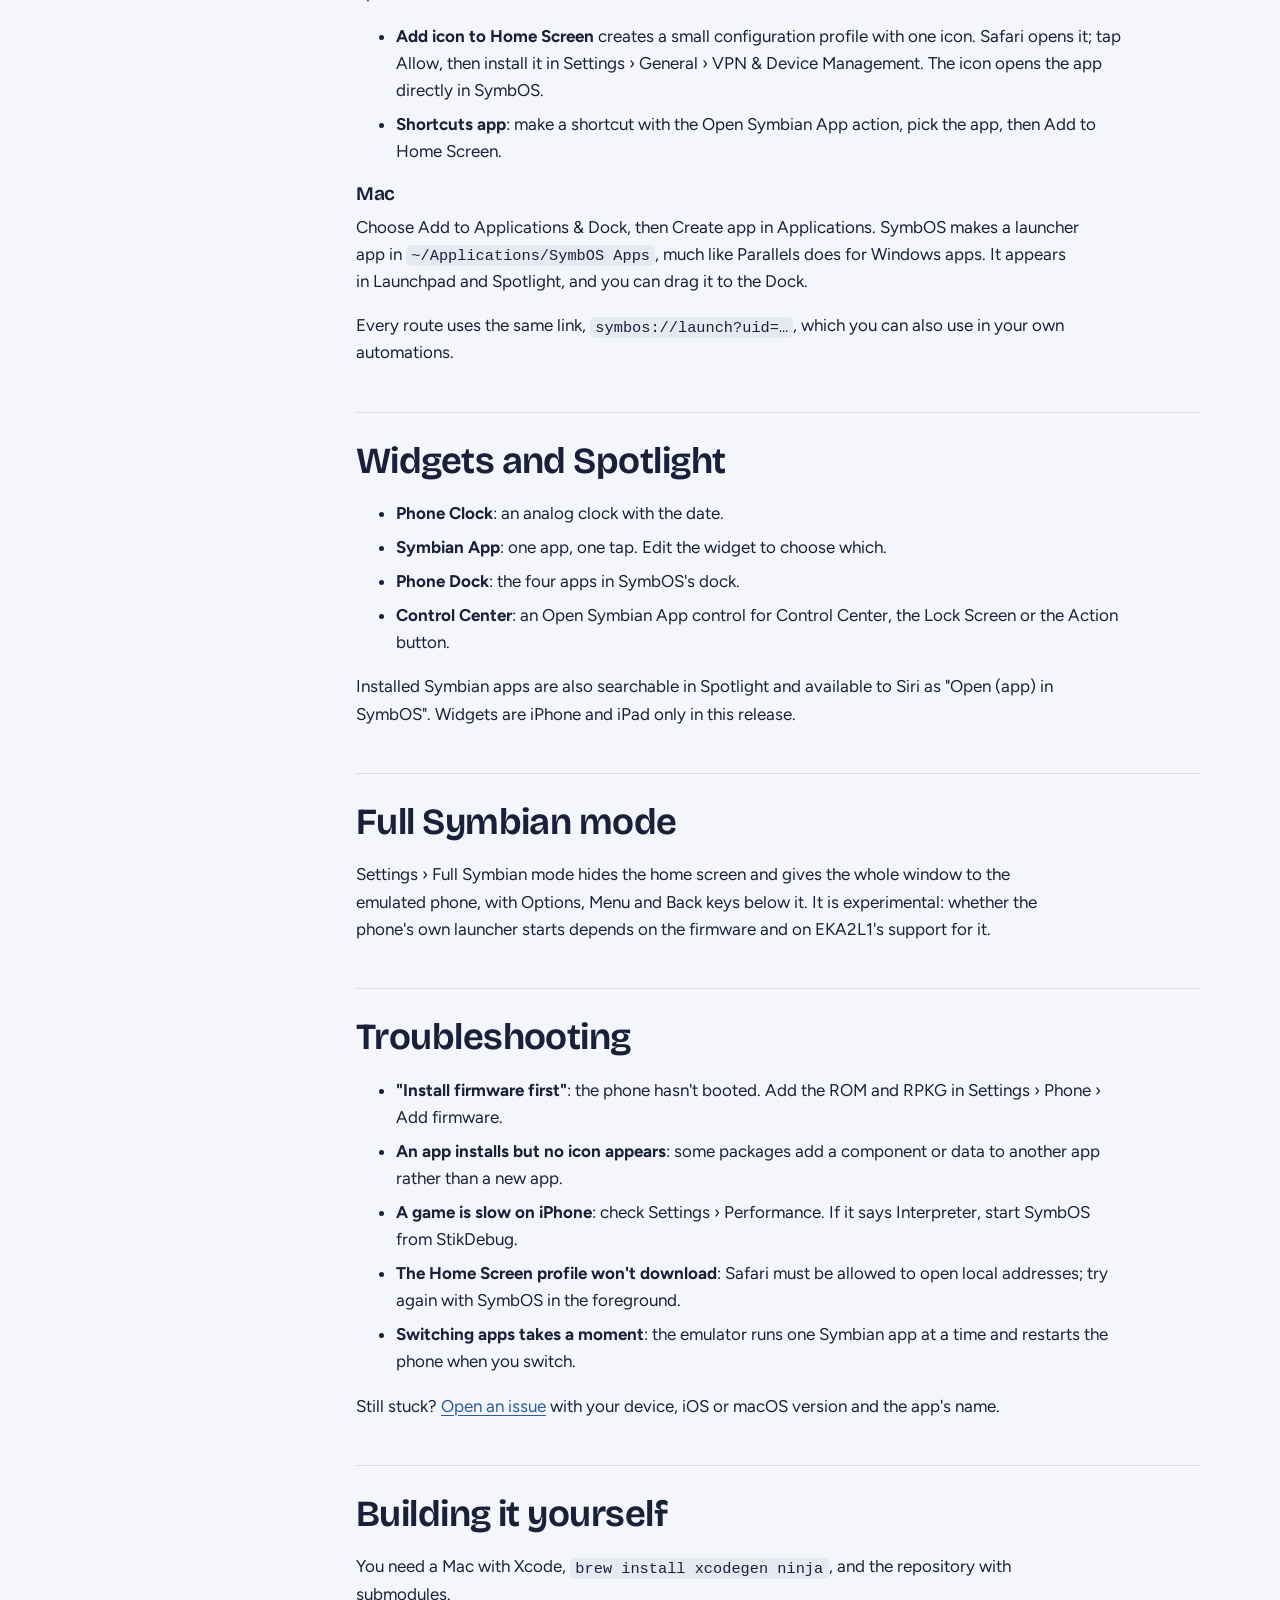
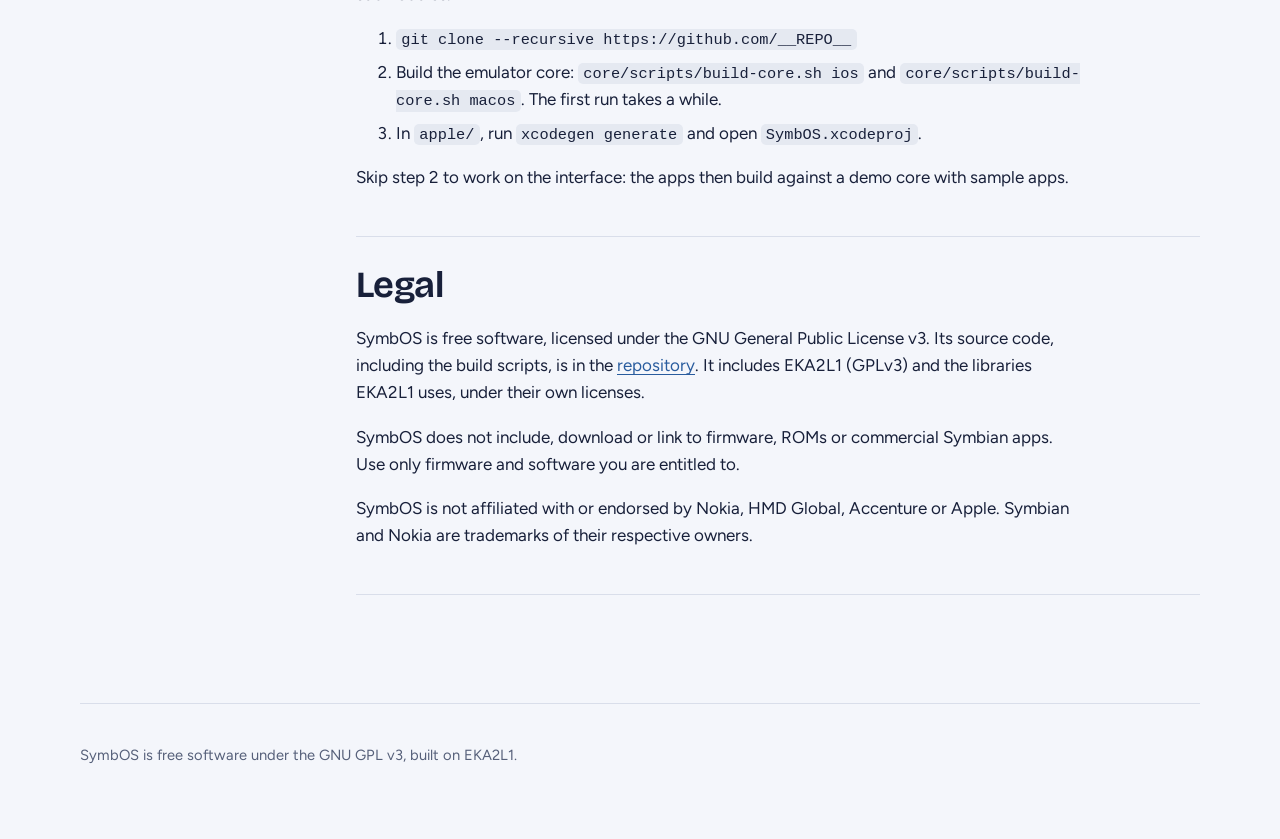
==== commit 9e0af30d: "Rename the app to SymbOS App name, bundle IDs (io.github.harkhowalia1.symbos), App Group, URL scheme" ====
--- a/site/guide.html
+++ b/site/guide.html
@@ -3,8 +3,8 @@
 <head>
   <meta charset="utf-8">
   <meta name="viewport" content="width=device-width, initial-scale=1">
-  <title>Guide · Halcyon</title>
-  <meta name="description" content="Set up Halcyon: dump firmware, install on iPhone, iPad and Mac, enable JIT, add Symbian apps to your Home Screen.">
+  <title>Guide · SymbOS</title>
+  <meta name="description" content="Set up SymbOS: dump firmware, install on iPhone, iPad and Mac, enable JIT, add Symbian apps to your Home Screen.">
   <meta name="theme-color" content="#332b7a">
   <link rel="icon" href="assets/favicon.png">
   <link rel="preconnect" href="https://fonts.googleapis.com">
@@ -14,7 +14,7 @@
 </head>
 <body>
   <header class="wrap site-header">
-    <a class="brand" href="./"><img src="assets/icon-512.png" alt="">Halcyon</a>
+    <a class="brand" href="./"><img src="assets/icon-512.png" alt="">SymbOS</a>
     <nav class="site-nav" aria-label="Main">
       <a href="./#install">Download</a>
       <a href="./#status">Status</a>
@@ -43,13 +43,13 @@
     <article>
       <section id="start">
         <h1>Guide</h1>
-        <p>Halcyon runs the software from a Symbian phone (Symbian^3 and Belle, like the Nokia N8) inside an app that looks like an iPhone home screen. You bring two things: the firmware from your own phone, and the apps you want to run as .sis or .sisx files.</p>
+        <p>SymbOS runs the software from a Symbian phone (Symbian^3 and Belle, like the Nokia N8) inside an app that looks like an iPhone home screen. You bring two things: the firmware from your own phone, and the apps you want to run as .sis or .sisx files.</p>
         <p>Underneath is <a href="https://github.com/EKA2L1/EKA2L1">EKA2L1</a>, an open-source Symbian emulator. Games run best; productivity and system apps depend on how far EKA2L1 supports them.</p>
       </section>
 
       <section id="firmware">
         <h2>Get firmware from your phone</h2>
-        <p>Firmware is Nokia's copyrighted software, so Halcyon cannot include or download it. You dump it once from a phone you own:</p>
+        <p>Firmware is Nokia's copyrighted software, so SymbOS cannot include or download it. You dump it once from a phone you own:</p>
         <ol>
           <li>Hack the phone so it can run unsigned apps (for Symbian^3 and Belle phones the usual route is Norton Hack or HelloOX).</li>
           <li>Install <a href="https://github.com/eka2l1/dumber">Dumber</a> on the phone, open it, and choose <em>Dump RPKG</em> from the Options menu. You get an <code>.rpkg</code> file (the phone's Z: drive).</li>
@@ -57,48 +57,48 @@
           <li>Copy both files to your iPhone (Files app, AirDrop or iCloud Drive) or Mac.</li>
         </ol>
         <p>The <a href="https://eka2l1.miraheze.org/wiki/Main_Page">EKA2L1 wiki</a> has detailed dumping instructions for each phone family.</p>
-        <h3>Add it to Halcyon</h3>
+        <h3>Add it to SymbOS</h3>
         <p>You only do this once per device; the firmware stays installed. Use whichever is easiest:</p>
         <ul>
           <li><strong>Choose files:</strong> on the setup screen, pick the ROM and RPKG together, or a single <code>.zip</code> containing both.</li>
-          <li><strong>Open in Halcyon:</strong> send the files or the zip to your iPhone with AirDrop, or tap them in Files or Safari, and choose Halcyon. On a Mac, drag them onto the window.</li>
+          <li><strong>Open in SymbOS:</strong> send the files or the zip to your iPhone with AirDrop, or tap them in Files or Safari, and choose SymbOS. On a Mac, drag them onto the window.</li>
           <li><strong>Import from a link:</strong> paste a link to your own copy. Google Drive files must be shared with "Anyone with the link"; Dropbox links and direct download links work too.</li>
-          <li><strong>Firmware Inbox:</strong> put the files in Files › On My iPhone › Halcyon › Firmware Inbox (on a Mac, Settings shows the folder in Finder). Halcyon installs them the next time you open it.</li>
+          <li><strong>Firmware Inbox:</strong> put the files in Files › On My iPhone › SymbOS › Firmware Inbox (on a Mac, Settings shows the folder in Finder). SymbOS installs them the next time you open it.</li>
         </ul>
-        <div class="note"><p>After installing, Halcyon moves the files to Firmware Inbox › Installed, which you can delete to save space. Nothing is uploaded anywhere.</p></div>
+        <div class="note"><p>After installing, SymbOS moves the files to Firmware Inbox › Installed, which you can delete to save space. Nothing is uploaded anywhere.</p></div>
       </section>
 
       <section id="iphone">
         <h2>Install on iPhone and iPad</h2>
-        <p>Halcyon is not on the App Store. Install it with a sideloading app, which signs it with your own Apple ID. iOS 18 or later is required.</p>
+        <p>SymbOS is not on the App Store. Install it with a sideloading app, which signs it with your own Apple ID. iOS 18 or later is required.</p>
         <h3>With SideStore or AltStore (updates included)</h3>
         <ol>
           <li>Open SideStore or AltStore, go to Sources and add <code>__PAGES__/apps.json</code>.</li>
-          <li>Find Halcyon in the source and install it.</li>
+          <li>Find SymbOS in the source and install it.</li>
           <li>New releases appear as updates in the same app.</li>
         </ol>
         <h3>With the IPA file</h3>
-        <p>Download <code>Halcyon.ipa</code> from the <a href="https://github.com/__REPO__/releases">releases page</a> and open it with SideStore, AltStore, Sideloadly or TrollStore.</p>
+        <p>Download <code>SymbOS.ipa</code> from the <a href="https://github.com/__REPO__/releases">releases page</a> and open it with SideStore, AltStore, Sideloadly or TrollStore.</p>
         <p>Free Apple IDs re-sign apps every 7 days; SideStore and AltStore do this for you in the background.</p>
       </section>
 
       <section id="jit">
         <h2>Turn on JIT on iPhone and iPad</h2>
-        <p>Symbian apps are 32-bit ARM code and must be translated. With JIT, Halcyon translates blocks of code once and runs them at native speed; without it, the slower interpreter runs every instruction. iOS only allows JIT for sideloaded apps that were started with a debugger attached.</p>
+        <p>Symbian apps are 32-bit ARM code and must be translated. With JIT, SymbOS translates blocks of code once and runs them at native speed; without it, the slower interpreter runs every instruction. iOS only allows JIT for sideloaded apps that were started with a debugger attached.</p>
         <ol>
           <li>Install <a href="https://github.com/StikDebug/StikDebug">StikDebug</a> and complete its one-time pairing.</li>
-          <li>In StikDebug, choose Enable JIT and pick Halcyon. StikDebug attaches and Halcyon opens with JIT.</li>
-          <li>In Halcyon, Settings › Performance shows <em>CPU: Dynarmic JIT</em>.</li>
+          <li>In StikDebug, choose Enable JIT and pick SymbOS. StikDebug attaches and SymbOS opens with JIT.</li>
+          <li>In SymbOS, Settings › Performance shows <em>CPU: Dynarmic JIT</em>.</li>
         </ol>
-        <p>Halcyon checks at every launch whether JIT is actually available and falls back to the interpreter if not, so opening it normally always works.</p>
+        <p>SymbOS checks at every launch whether JIT is actually available and falls back to the interpreter if not, so opening it normally always works.</p>
         <div class="note"><p>iOS 26 changed how JIT works on newer devices. If JIT fails there, update StikDebug to its newest version, which handles the iOS 26 method.</p></div>
       </section>
 
       <section id="mac">
         <h2>Install on a Mac</h2>
         <ol>
-          <li>Download <code>Halcyon.dmg</code> from the <a href="https://github.com/__REPO__/releases">releases page</a>, open it and drag Halcyon to Applications.</li>
-          <li>The first time, Control-click Halcyon and choose Open, unless the release notes say the build is notarized.</li>
+          <li>Download <code>SymbOS.dmg</code> from the <a href="https://github.com/__REPO__/releases">releases page</a>, open it and drag SymbOS to Applications.</li>
+          <li>The first time, Control-click SymbOS and choose Open, unless the release notes say the build is notarized.</li>
           <li>Add your firmware when asked.</li>
         </ol>
         <p>The Mac app needs an Apple silicon Mac and macOS 15 or later. It always runs with JIT. Use <kbd>⌘1</kbd>, <kbd>⌘2</kbd> and <kbd>⌘3</kbd> for Options, Menu and Back, the arrow keys for the navigation key, and type normally into Symbian text fields.</p>
@@ -108,24 +108,24 @@
         <h2>Install Symbian apps</h2>
         <ul>
           <li>Tap <strong>+</strong> on the home screen and choose one or more <code>.sis</code> or <code>.sisx</code> files.</li>
-          <li>Or share a file to Halcyon from Files, Safari or Mail (Open in Halcyon). On a Mac, double-click it or use File › Install App.</li>
+          <li>Or share a file to SymbOS from Files, Safari or Mail (Open in SymbOS). On a Mac, double-click it or use File › Install App.</li>
           <li>New apps land on the next free spot. Touch and hold an icon for Open, Add to Dock, Add to Home Screen and Remove App.</li>
           <li>Rearrange by dragging icons onto each other or onto the dock.</li>
         </ul>
-        <p>Your phone's drives live in the Files app under On My iPhone › Halcyon › Halcyon › drives, or in Settings › Files › Show phone storage in Finder on a Mac. Put music, pictures and documents on drive E.</p>
+        <p>Your phone's drives live in the Files app under On My iPhone › SymbOS › SymbOS › drives, or in Settings › Files › Show phone storage in Finder on a Mac. Put music, pictures and documents on drive E.</p>
       </section>
 
       <section id="shortcuts">
         <h2>Put Symbian apps on your real Home Screen</h2>
         <h3>iPhone and iPad</h3>
-        <p>Touch and hold an app in Halcyon and choose Add to iPhone Home Screen. You have two options:</p>
+        <p>Touch and hold an app in SymbOS and choose Add to iPhone Home Screen. You have two options:</p>
         <ul>
-          <li><strong>Add icon to Home Screen</strong> creates a small configuration profile with one icon. Safari opens it; tap Allow, then install it in Settings › General › VPN & Device Management. The icon opens the app directly in Halcyon.</li>
+          <li><strong>Add icon to Home Screen</strong> creates a small configuration profile with one icon. Safari opens it; tap Allow, then install it in Settings › General › VPN & Device Management. The icon opens the app directly in SymbOS.</li>
           <li><strong>Shortcuts app</strong>: make a shortcut with the Open Symbian App action, pick the app, then Add to Home Screen.</li>
         </ul>
         <h3>Mac</h3>
-        <p>Choose Add to Applications & Dock, then Create app in Applications. Halcyon makes a launcher app in <code>~/Applications/Halcyon Apps</code>, much like Parallels does for Windows apps. It appears in Launchpad and Spotlight, and you can drag it to the Dock.</p>
-        <p>Every route uses the same link, <code>halcyon://launch?uid=…</code>, which you can also use in your own automations.</p>
+        <p>Choose Add to Applications & Dock, then Create app in Applications. SymbOS makes a launcher app in <code>~/Applications/SymbOS Apps</code>, much like Parallels does for Windows apps. It appears in Launchpad and Spotlight, and you can drag it to the Dock.</p>
+        <p>Every route uses the same link, <code>symbos://launch?uid=…</code>, which you can also use in your own automations.</p>
       </section>
 
       <section id="widgets">
@@ -133,10 +133,10 @@
         <ul>
           <li><strong>Phone Clock</strong>: an analog clock with the date.</li>
           <li><strong>Symbian App</strong>: one app, one tap. Edit the widget to choose which.</li>
-          <li><strong>Phone Dock</strong>: the four apps in Halcyon's dock.</li>
+          <li><strong>Phone Dock</strong>: the four apps in SymbOS's dock.</li>
           <li><strong>Control Center</strong>: an Open Symbian App control for Control Center, the Lock Screen or the Action button.</li>
         </ul>
-        <p>Installed Symbian apps are also searchable in Spotlight and available to Siri as "Open (app) in Halcyon". Widgets are iPhone and iPad only in this release.</p>
+        <p>Installed Symbian apps are also searchable in Spotlight and available to Siri as "Open (app) in SymbOS". Widgets are iPhone and iPad only in this release.</p>
       </section>
 
       <section id="full">
@@ -149,8 +149,8 @@
         <ul>
           <li><strong>"Install firmware first"</strong>: the phone hasn't booted. Add the ROM and RPKG in Settings › Phone › Add firmware.</li>
           <li><strong>An app installs but no icon appears</strong>: some packages add a component or data to another app rather than a new app.</li>
-          <li><strong>A game is slow on iPhone</strong>: check Settings › Performance. If it says Interpreter, start Halcyon from StikDebug.</li>
-          <li><strong>The Home Screen profile won't download</strong>: Safari must be allowed to open local addresses; try again with Halcyon in the foreground.</li>
+          <li><strong>A game is slow on iPhone</strong>: check Settings › Performance. If it says Interpreter, start SymbOS from StikDebug.</li>
+          <li><strong>The Home Screen profile won't download</strong>: Safari must be allowed to open local addresses; try again with SymbOS in the foreground.</li>
           <li><strong>Switching apps takes a moment</strong>: the emulator runs one Symbian app at a time and restarts the phone when you switch.</li>
         </ul>
         <p>Still stuck? <a href="https://github.com/__REPO__/issues">Open an issue</a> with your device, iOS or macOS version and the app's name.</p>
@@ -162,22 +162,22 @@
         <ol>
           <li><code>git clone --recursive https://github.com/__REPO__</code></li>
           <li>Build the emulator core: <code>core/scripts/build-core.sh ios</code> and <code>core/scripts/build-core.sh macos</code>. The first run takes a while.</li>
-          <li>In <code>apple/</code>, run <code>xcodegen generate</code> and open <code>Halcyon.xcodeproj</code>.</li>
+          <li>In <code>apple/</code>, run <code>xcodegen generate</code> and open <code>SymbOS.xcodeproj</code>.</li>
         </ol>
         <p>Skip step 2 to work on the interface: the apps then build against a demo core with sample apps.</p>
       </section>
 
       <section id="legal">
         <h2>Legal</h2>
-        <p>Halcyon is free software, licensed under the GNU General Public License v3. Its source code, including the build scripts, is in the <a href="https://github.com/__REPO__">repository</a>. It includes EKA2L1 (GPLv3) and the libraries EKA2L1 uses, under their own licenses.</p>
-        <p>Halcyon does not include, download or link to firmware, ROMs or commercial Symbian apps. Use only firmware and software you are entitled to.</p>
-        <p>Halcyon is not affiliated with or endorsed by Nokia, HMD Global, Accenture or Apple. Symbian and Nokia are trademarks of their respective owners.</p>
+        <p>SymbOS is free software, licensed under the GNU General Public License v3. Its source code, including the build scripts, is in the <a href="https://github.com/__REPO__">repository</a>. It includes EKA2L1 (GPLv3) and the libraries EKA2L1 uses, under their own licenses.</p>
+        <p>SymbOS does not include, download or link to firmware, ROMs or commercial Symbian apps. Use only firmware and software you are entitled to.</p>
+        <p>SymbOS is not affiliated with or endorsed by Nokia, HMD Global, Accenture or Apple. Symbian and Nokia are trademarks of their respective owners.</p>
       </section>
     </article>
   </main>
 
   <footer class="wrap site-footer">
-    <p>Halcyon is free software under the GNU GPL v3, built on EKA2L1.</p>
+    <p>SymbOS is free software under the GNU GPL v3, built on EKA2L1.</p>
   </footer>
 </body>
 </html>
--- a/site/style.css
+++ b/site/style.css
@@ -1,4 +1,4 @@
-/* Halcyon website. Palette taken from the app's wallpaper and icon. */
+/* SymbOS website. Palette taken from the app's wallpaper and icon. */
 :root {
   --indigo: #332b7a;
   --cobalt: #295c9e;
